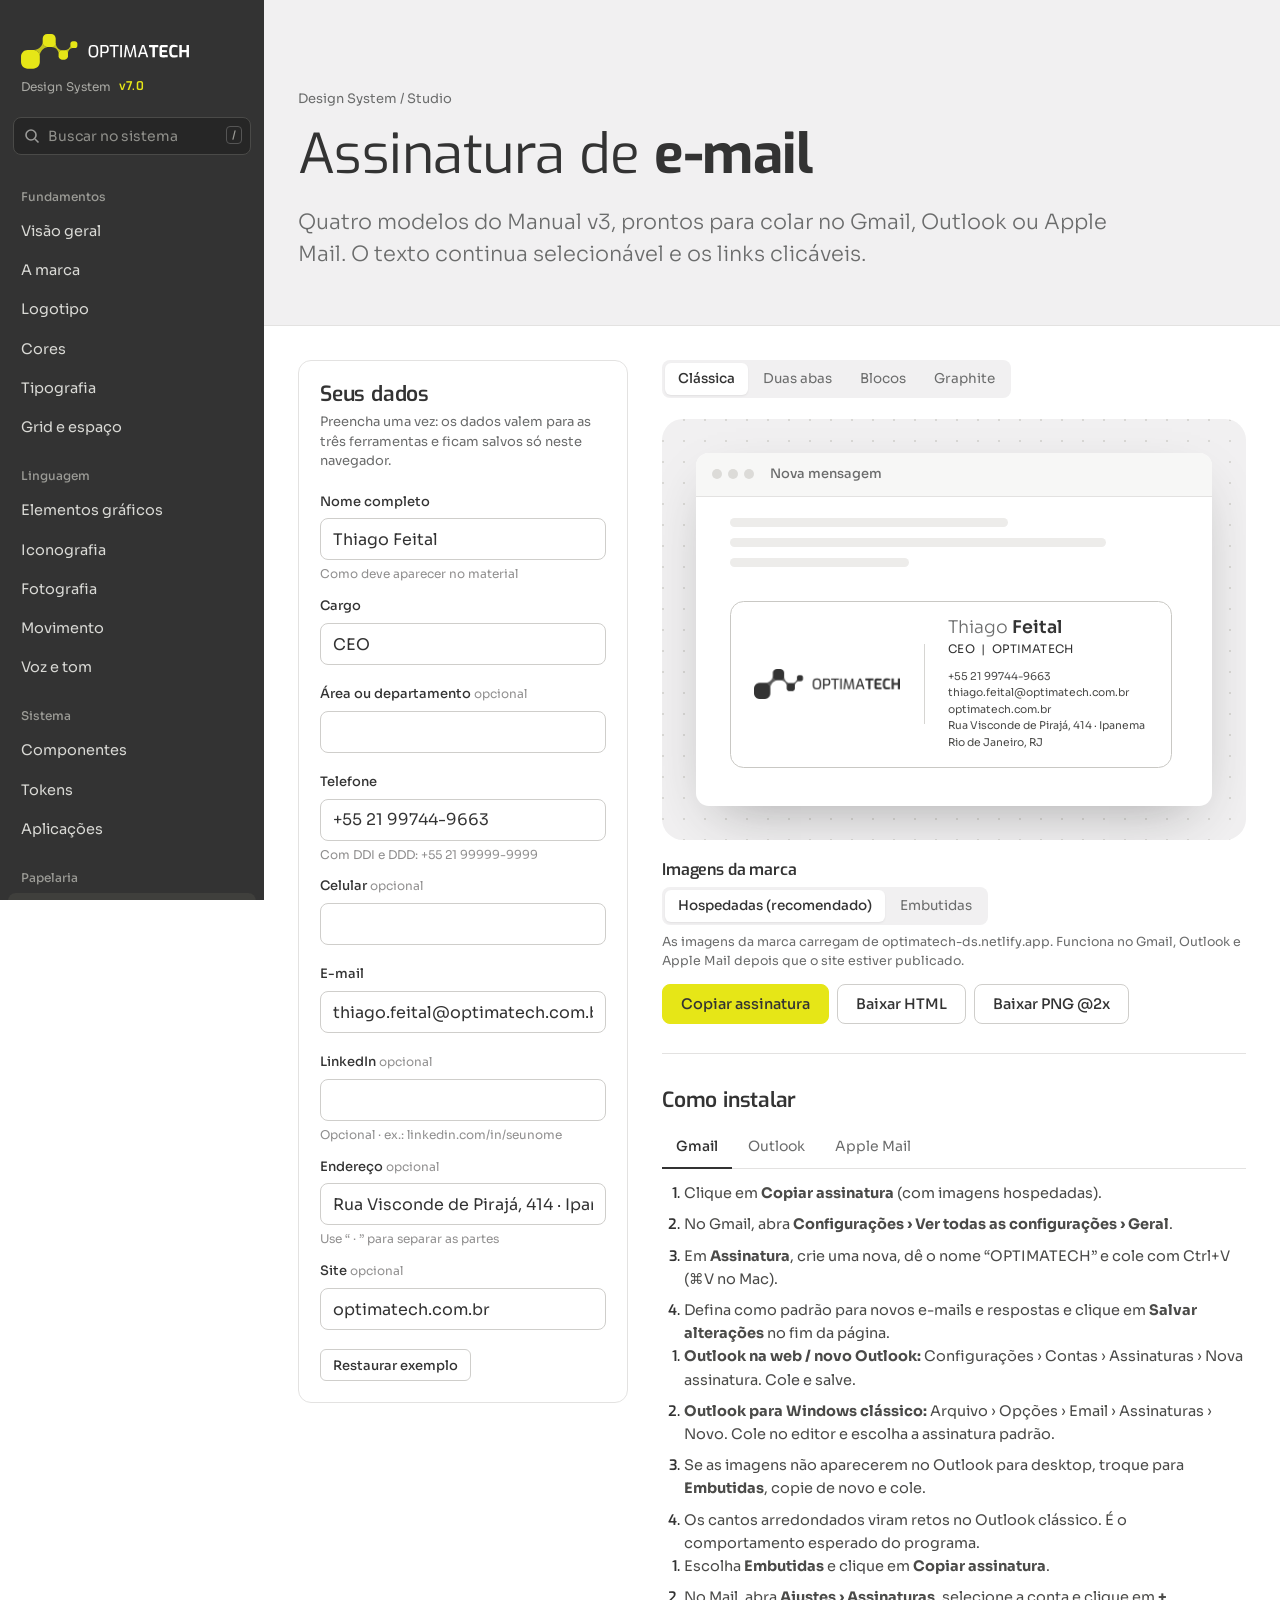
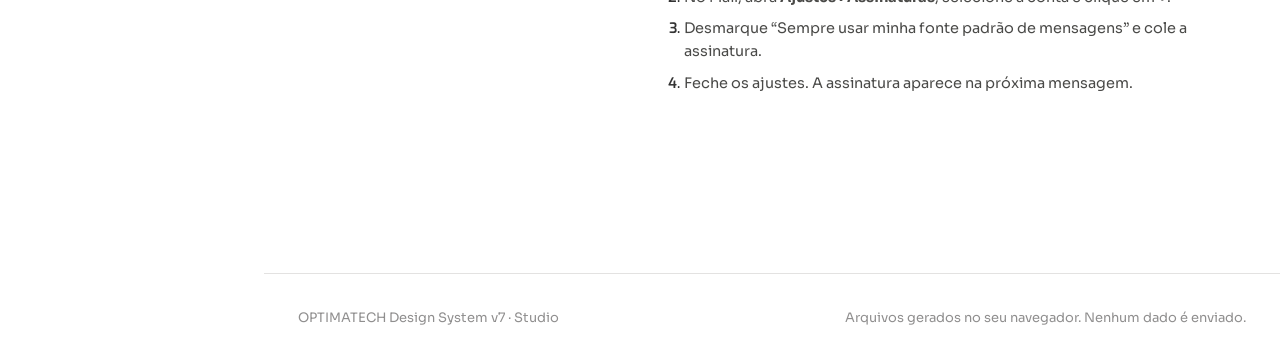
==== studio.html @ f8e298fc "Design System v7: nova versão fiel ao Manual de Marca v3 Logo oficial em vetor, paleta Citrus + Grap" ====
<!doctype html>
<html lang="pt-BR">
<head>
<meta charset="utf-8">
<meta name="viewport" content="width=device-width,initial-scale=1">
<title>Studio de papelaria · OPTIMATECH Design System</title>
<meta name="description" content="Gere sua assinatura de e-mail, cartão de visita e cartão QR no padrão da marca OPTIMATECH.">
<link rel="icon" href="assets/brand/favicon.svg" type="image/svg+xml">
<link rel="preload" href="assets/fonts/sora-latin-300-normal.woff2" as="font" type="font/woff2" crossorigin>
<link rel="preload" href="assets/fonts/sora-latin-600-normal.woff2" as="font" type="font/woff2" crossorigin>
<link rel="stylesheet" href="assets/css/tokens.css">
<link rel="stylesheet" href="assets/css/base.css">
<link rel="stylesheet" href="assets/css/studio.css">
</head>
<body class="studio">
<div class="shell">
<aside class="rail"></aside>
<div>
<header class="topbar"></header>
<main id="main">

<!-- ================= ASSINATURA ================= -->
<section class="page" id="p-assinatura" aria-labelledby="h-sig">
  <header class="p-head"><div class="wrap">
    <p class="crumb"><a href="index.html#inicio">Design System</a> / Studio</p>
    <h1 id="h-sig">Assinatura de <strong>e-mail</strong></h1>
    <p class="lead">Quatro modelos do Manual v3, prontos para colar no Gmail, Outlook ou Apple Mail. O texto continua selecionável e os links clicáveis.</p>
  </div></header>
  <div class="wrap st-tool">
    <div class="st-side"><form id="formSig"></form></div>
    <div class="st-main">
      <div class="st-bar">
        <div class="seg" id="sigModels" role="group" aria-label="Modelo de assinatura">
          <button type="button" data-m="classica" aria-pressed="true">Clássica</button>
          <button type="button" data-m="abas" aria-pressed="false">Duas abas</button>
          <button type="button" data-m="blocos" aria-pressed="false">Blocos</button>
          <button type="button" data-m="graphite" aria-pressed="false">Graphite</button>
        </div>
      </div>
      <div class="st-stage st-stage--mail">
        <div class="st-mail">
          <div class="st-mail__head"><span></span><span></span><span></span><b>Nova mensagem</b></div>
          <div class="st-mail__body">
            <p class="st-mail__line" style="width:62%"></p><p class="st-mail__line" style="width:84%"></p><p class="st-mail__line" style="width:40%"></p>
            <div class="st-mail__sig" id="sigPreview"></div>
          </div>
        </div>
      </div>
      <div class="st-export">
        <div class="st-export__row">
          <div><h3>Imagens da marca</h3>
            <div class="seg" id="sigHost" role="group" aria-label="Como incluir as imagens">
              <button type="button" data-h="hosted" aria-pressed="true">Hospedadas (recomendado)</button>
              <button type="button" data-h="embed" aria-pressed="false">Embutidas</button>
            </div>
            <p class="st-note" id="sigHostNote"></p>
          </div>
        </div>
        <div class="st-actions">
          <button type="button" class="btn btn--accent" data-x="sig:copy">Copiar assinatura</button>
          <button type="button" class="btn btn--ghost" data-x="sig:html">Baixar HTML</button>
          <button type="button" class="btn btn--ghost" data-x="sig:png">Baixar PNG @2x</button>
        </div>
      </div>
      <div class="st-howto">
        <h2 class="h">Como instalar</h2>
        <div class="st-tabs" role="tablist" aria-label="Cliente de e-mail">
          <button role="tab" aria-selected="true" aria-controls="ht-gmail" id="t-gmail">Gmail</button>
          <button role="tab" aria-selected="false" aria-controls="ht-outlook" id="t-outlook">Outlook</button>
          <button role="tab" aria-selected="false" aria-controls="ht-apple" id="t-apple">Apple Mail</button>
        </div>
        <ol role="tabpanel" id="ht-gmail" aria-labelledby="t-gmail">
          <li>Clique em <b>Copiar assinatura</b> (com imagens hospedadas).</li>
          <li>No Gmail, abra <b>Configurações › Ver todas as configurações › Geral</b>.</li>
          <li>Em <b>Assinatura</b>, crie uma nova, dê o nome “OPTIMATECH” e cole com Ctrl+V (⌘V no Mac).</li>
          <li>Defina como padrão para novos e-mails e respostas e clique em <b>Salvar alterações</b> no fim da página.</li>
        </ol>
        <ol role="tabpanel" id="ht-outlook" aria-labelledby="t-outlook" hidden>
          <li><b>Outlook na web / novo Outlook:</b> Configurações › Contas › Assinaturas › Nova assinatura. Cole e salve.</li>
          <li><b>Outlook para Windows clássico:</b> Arquivo › Opções › Email › Assinaturas › Novo. Cole no editor e escolha a assinatura padrão.</li>
          <li>Se as imagens não aparecerem no Outlook para desktop, troque para <b>Embutidas</b>, copie de novo e cole.</li>
          <li>Os cantos arredondados viram retos no Outlook clássico. É o comportamento esperado do programa.</li>
        </ol>
        <ol role="tabpanel" id="ht-apple" aria-labelledby="t-apple" hidden>
          <li>Escolha <b>Embutidas</b> e clique em <b>Copiar assinatura</b>.</li>
          <li>No Mail, abra <b>Ajustes › Assinaturas</b>, selecione a conta e clique em <b>+</b>.</li>
          <li>Desmarque “Sempre usar minha fonte padrão de mensagens” e cole a assinatura.</li>
          <li>Feche os ajustes. A assinatura aparece na próxima mensagem.</li>
        </ol>
      </div>
    </div>
  </div>
</section>

<!-- ================= CARTÃO DE VISITA ================= -->
<section class="page" id="p-cartao" aria-labelledby="h-card">
  <header class="p-head"><div class="wrap">
    <p class="crumb"><a href="index.html#inicio">Design System</a> / Studio</p>
    <h1 id="h-card">Cartão de <strong>visita</strong></h1>
    <p class="lead">Formato 90 × 50 mm com sangria de 3 mm. Gere a arte para tela ou o arquivo pronto para gráfica, em CMYK.</p>
  </div></header>
  <div class="wrap st-tool">
    <div class="st-side"><form id="formCard"></form></div>
    <div class="st-main">
      <div class="st-bar">
        <div class="seg" id="cardModels" role="group" aria-label="Modelo do cartão">
          <button type="button" data-m="graphite" aria-pressed="true">Graphite</button>
          <button type="button" data-m="branco" aria-pressed="false">Branco essencial</button>
          <button type="button" data-m="citrus" aria-pressed="false">Citrus</button>
        </div>
        <div class="seg" id="cardFaces" role="group" aria-label="Lado do cartão">
          <button type="button" data-f="frente" aria-pressed="true">Frente</button>
          <button type="button" data-f="verso" aria-pressed="false">Verso</button>
        </div>
      </div>
      <div class="st-stage st-stage--card">
        <div class="st-flip" id="cardFlip" tabindex="0" role="button" aria-label="Virar o cartão">
          <div class="st-flip__in"><div class="st-face st-face--front" id="cardFront"></div><div class="st-face st-face--back" id="cardBack"></div></div>
        </div>
        <p class="st-stage__hint">Clique no cartão para virar</p>
        <label class="st-check st-check--stage"><input type="checkbox" id="cardGuides"> Mostrar sangria e área de segurança</label>
        <div class="st-legend" aria-hidden="true"><span class="lg-trim">Corte</span><span class="lg-safe">Área de segurança (4 mm)</span><span class="lg-bleed">Sangria (3 mm)</span></div>
      </div>
      <div class="st-export">
        <div class="st-export__grid">
          <div class="st-out">
            <h3>Para tela</h3>
            <p>Imagens a 300 dpi e PDF em RGB, para enviar por mensagem ou imprimir em casa.</p>
            <label class="st-check"><input type="checkbox" id="cardBleed" checked> Incluir sangria de 3 mm</label>
            <div class="st-actions">
              <button type="button" class="btn btn--ghost" data-x="card:png">PNG</button>
              <button type="button" class="btn btn--ghost" data-x="card:jpg">JPG</button>
              <button type="button" class="btn btn--ghost" data-x="card:pdf">PDF digital</button>
            </div>
          </div>
          <div class="st-out st-out--print">
            <h3>Para gráfica</h3>
            <p>Vetor em CMYK com sangria, marcas de corte e fontes incorporadas. Frente e verso em páginas separadas.</p>
            <div class="st-actions">
              <button type="button" class="btn btn--accent" data-x="card:print">PDF para gráfica</button>
              <button type="button" class="btn btn--ghost" data-x="card:a4">Folha A4 com 10 cartões</button>
            </div>
            <p class="st-note">Estruturado conforme PDF/X-1a:2001 (CMYK, FOGRA39, fontes incorporadas, sem transparência). Peça à gráfica o preflight final.</p>
          </div>
        </div>
      </div>
    </div>
  </div>
</section>

<!-- ================= CARTÃO QR ================= -->
<section class="page" id="p-qr" aria-labelledby="h-qr">
  <header class="p-head"><div class="wrap">
    <p class="crumb"><a href="index.html#inicio">Design System</a> / Studio</p>
    <h1 id="h-qr">Cartão <strong>QR</strong></h1>
    <p class="lead">Um QR que salva o seu contato direto na agenda do celular. Use impresso no cartão ou no crachá, ou como imagem no WhatsApp e nas redes.</p>
  </div></header>
  <div class="wrap st-tool">
    <div class="st-side"><form id="formQR"></form></div>
    <div class="st-main">
      <div class="st-bar">
        <div class="seg" id="qrLayouts" role="group" aria-label="Formato">
          <button type="button" data-l="cartao" aria-pressed="true">Cartão 90 × 50</button>
          <button type="button" data-l="cracha" aria-pressed="false">Crachá 54 × 86</button>
          <button type="button" data-l="social" aria-pressed="false">Post 1080²</button>
          <button type="button" data-l="celular" aria-pressed="false">Celular 1080 × 1920</button>
        </div>
      </div>
      <div class="st-bar st-bar--sub">
        <span class="st-bar__label" id="lbl-qrc">O QR abre</span>
        <div class="seg" id="qrContents" role="group" aria-labelledby="lbl-qrc">
          <button type="button" data-c="vcard" aria-pressed="true">Meu contato</button>
          <button type="button" data-c="site" aria-pressed="false">Site</button>
          <button type="button" data-c="linkedin" aria-pressed="false">LinkedIn</button>
        </div>
        <label class="st-check"><input type="checkbox" id="qrLogo" checked> Símbolo no centro</label>
      </div>
      <div class="st-stage st-stage--qr"><div class="st-qr" id="qrPreview"></div></div>
      <p class="st-warn" id="qrDensity" role="status" hidden></p>
      <div class="st-export">
        <div class="st-actions">
          <button type="button" class="btn btn--accent" data-x="qr:png">Baixar PNG</button>
          <button type="button" class="btn btn--ghost" data-x="qr:svg">SVG</button>
          <span id="qrPrint"><button type="button" class="btn btn--ghost" data-x="qr:pdf">PDF para gráfica</button></span>
          <button type="button" class="btn btn--ghost" data-x="qr:vcf">Contato (.vcf)</button>
        </div>
        <p class="st-note">O QR usa correção de erro reforçada (nível Q) quando o símbolo está no centro e mantém a margem de 4 módulos exigida pelos leitores. Teste com a câmera antes de imprimir.</p>
      </div>
    </div>
  </div>
</section>

</main>
<footer class="foot"><div class="wrap"><span>OPTIMATECH Design System v7 · Studio</span><span>Arquivos gerados no seu navegador. Nenhum dado é enviado.</span></div></footer>
</div>
</div>
<script src="assets/js/brand.js"></script>
<script src="assets/js/shell.js"></script>
<script src="assets/js/studio.js"></script>
</body>
</html>
---- assets/css/tokens.css ----
/* =========================================================================
   OPTIMATECH Design Tokens · v7.0 (base: Manual de Marca e Identidade Visual v3)
   Fonte única para web, Studio e documentos. Valores marcados "derivado" não
   estão no manual; foram calculados a partir da geometria/paleta oficial.
   ========================================================================= */

@font-face{font-family:'Exo';font-style:normal;font-weight:300;font-display:swap;src:url(../fonts/exo-latin-300-normal.woff2) format('woff2')}
@font-face{font-family:'Exo';font-style:normal;font-weight:400;font-display:swap;src:url(../fonts/exo-latin-400-normal.woff2) format('woff2')}
@font-face{font-family:'Exo';font-style:italic;font-weight:400;font-display:swap;src:url(../fonts/exo-latin-400-italic.woff2) format('woff2')}
@font-face{font-family:'Exo';font-style:normal;font-weight:500;font-display:swap;src:url(../fonts/exo-latin-500-normal.woff2) format('woff2')}
@font-face{font-family:'Exo';font-style:normal;font-weight:600;font-display:swap;src:url(../fonts/exo-latin-600-normal.woff2) format('woff2')}
@font-face{font-family:'Exo';font-style:normal;font-weight:700;font-display:swap;src:url(../fonts/exo-latin-700-normal.woff2) format('woff2')}
@font-face{font-family:'Exo';font-style:normal;font-weight:800;font-display:swap;src:url(../fonts/exo-latin-800-normal.woff2) format('woff2')}
@font-face{font-family:'Sora';font-style:normal;font-weight:200;font-display:swap;src:url(../fonts/sora-latin-200-normal.woff2) format('woff2')}
@font-face{font-family:'Sora';font-style:normal;font-weight:300;font-display:swap;src:url(../fonts/sora-latin-300-normal.woff2) format('woff2')}
@font-face{font-family:'Sora';font-style:normal;font-weight:400;font-display:swap;src:url(../fonts/sora-latin-400-normal.woff2) format('woff2')}
@font-face{font-family:'Sora';font-style:normal;font-weight:500;font-display:swap;src:url(../fonts/sora-latin-500-normal.woff2) format('woff2')}
@font-face{font-family:'Sora';font-style:normal;font-weight:600;font-display:swap;src:url(../fonts/sora-latin-600-normal.woff2) format('woff2')}
@font-face{font-family:'Sora';font-style:normal;font-weight:700;font-display:swap;src:url(../fonts/sora-latin-700-normal.woff2) format('woff2')}
@font-face{font-family:'Sora';font-style:normal;font-weight:800;font-display:swap;src:url(../fonts/sora-latin-800-normal.woff2) format('woff2')}

:root{
  /* ---- Cor · primária (logotipo) ---- */
  --ot-citrus:#E6E617;      /* CMYK ≈ 16·1·96·0  · ref. PANTONE 3955 C (manual 2021) */
  --ot-graphite:#333333;    /* CMYK ≈ 78·69·62·70 (áreas) · K 90 (texto fino) */
  --ot-white:#FFFFFF;

  /* ---- Cor · neutros de chão de fábrica ---- */
  --ot-ice:#F1F0F1;
  --ot-gray:#908F8F;
  --ot-steel:#808181;
  --ot-iron:#6B6C6C;
  --ot-carbon:#262626;      /* derivado: Graphite −8% L, para camadas sobre Graphite */
  --ot-mist:#E3E2E1;        /* derivado: divisores sobre Ice */

  /* ---- Cor · quentes (secundária) ---- */
  --ot-lemon:#EEE454;
  --ot-butter:#F8D568;
  --ot-sand:#F1C360;
  --ot-amber:#FBB03B;
  --ot-bronze:#A97727;
  --ot-olive:#B3B336;
  --ot-orange:#E65717;
  --ot-slate:#73829D;

  /* ---- Cor · soluções (manual v3 p.56) ---- */
  --ot-sol-gemeo:#2794A8;
  --ot-sol-sensor:#E65717;
  --ot-sol-coi:#E6E617;
  --ot-sol-ialab:#808181;

  /* ---- Semânticos (UI) ---- */
  --bg:var(--ot-white);
  --bg-subtle:var(--ot-ice);
  --surface:var(--ot-white);
  --ink:var(--ot-graphite);
  --ink-2:var(--ot-iron);
  --ink-3:var(--ot-gray);
  --line:var(--ot-mist);
  --accent:var(--ot-citrus);
  --on-accent:var(--ot-graphite);
  --focus:#2794A8;
  --ok:#3F8F3A; --warn:var(--ot-amber); --danger:var(--ot-orange); /* --ok derivado */

  /* ---- Tipografia ---- */
  --font-display:'Exo',system-ui,sans-serif;   /* primária · títulos, números, marca */
  --font-text:'Sora',system-ui,sans-serif;     /* secundária · texto corrido e UI digital */
  /* Escala Fibonacci (manual v3): 8 · 13 · 21 · 34 · 55 · 89 */
  --fs-micro:8px; --fs-small:13px; --fs-body:16px; --fs-lead:21px; --fs-h2:34px; --fs-h1:55px; --fs-hero:89px;
  --lh-tight:1.05; --lh-head:1.15; --lh-body:1.6;

  /* ---- Espaço (Fibonacci, px) ---- */
  --s-1:3px; --s-2:5px; --s-3:8px; --s-4:13px; --s-5:21px; --s-6:34px; --s-7:55px; --s-8:89px; --s-9:144px;

  /* ---- Raio: derivado dos nós do símbolo (raio = 35% do lado) ---- */
  --r-node:35%;
  --r-xs:3px; --r-sm:6px; --r-md:8px; --r-lg:13px; --r-xl:21px; --r-pill:999px;

  /* ---- Elevação ---- */
  --e-1:0 1px 2px rgba(51,51,51,.08);
  --e-2:0 6px 21px -8px rgba(51,51,51,.22);
  --e-3:0 21px 55px -21px rgba(38,38,38,.38);

  /* ---- Movimento ---- */
  --ease-flow:cubic-bezier(.22,.8,.2,1);    /* entrada: dados chegando */
  --ease-snap:cubic-bezier(.5,0,.2,1.4);    /* encaixe de nó */
  --t-fast:130ms; --t-base:210ms; --t-slow:550ms; --t-scene:890ms;

  /* ---- Layout ---- */
  --rail:264px; --content:1120px; --gutter:21px;
}
@media (prefers-reduced-motion:reduce){:root{--t-fast:0ms;--t-base:0ms;--t-slow:0ms;--t-scene:0ms}}
---- assets/css/base.css ----
/* OPTIMATECH DS v7 · shell + componentes base */
*,*::before,*::after{box-sizing:border-box}
html{-webkit-text-size-adjust:100%;scroll-behavior:smooth;scroll-padding-top:var(--s-6)}
body{margin:0;background:var(--bg);color:var(--ink);font:400 var(--fs-body)/var(--lh-body) var(--font-text);-webkit-font-smoothing:antialiased;text-rendering:optimizeLegibility}
img,svg{display:block;max-width:100%}
a{color:inherit}
button,input,select,textarea{font:inherit;color:inherit}
:focus-visible{outline:2px solid var(--focus);outline-offset:2px;border-radius:2px}
::selection{background:var(--ot-citrus);color:var(--ot-graphite)}
.sr-only{position:absolute;width:1px;height:1px;overflow:hidden;clip:rect(0 0 0 0);white-space:nowrap}

/* ---------- Shell ---------- */
.shell{display:grid;grid-template-columns:var(--rail) minmax(0,1fr);min-height:100vh}
.rail{position:sticky;top:0;height:100vh;overflow:auto;background:var(--ot-graphite);color:#E9E9E6;display:flex;flex-direction:column;scrollbar-width:thin;scrollbar-color:#555 transparent;z-index:20}
.rail__brand{display:block;padding:var(--s-6) var(--s-5) var(--s-5);text-decoration:none}
.rail__brand svg{width:168px;height:auto}
.rail__ver{display:flex;gap:8px;align-items:center;margin-top:var(--s-3);font-size:12px;color:#A9A9A4}
.rail__ver b{font-weight:600;color:var(--ot-citrus);font-family:var(--font-display);letter-spacing:.02em}
.rail__search{margin:0 var(--s-4) var(--s-4);position:relative}
.rail__search input{width:100%;height:38px;border-radius:var(--r-md);border:1px solid #4A4A48;background:var(--ot-carbon);padding:0 12px 0 34px;color:#fff;font-size:14px}
.rail__search input::placeholder{color:#8f8f8a}
.rail__search svg{position:absolute;left:11px;top:11px;width:16px;height:16px;opacity:.6}
.rail__search kbd{position:absolute;right:9px;top:9px;font:500 11px var(--font-text);color:#9a9a95;border:1px solid #555;border-radius:4px;padding:1px 5px}
.rail nav{padding:0 var(--s-3) var(--s-6);flex:1}
.rail__group{margin-top:var(--s-4)}
.rail__group>span{display:block;padding:6px 13px;font-size:12px;color:#9a9a95;font-weight:500}
.rail a.nav{display:flex;align-items:center;gap:10px;padding:8px 13px;border-radius:var(--r-md);text-decoration:none;font-size:14.5px;color:#D9D9D5;position:relative;transition:background var(--t-fast),color var(--t-fast)}
.rail a.nav:hover{background:#3d3d3b;color:#fff}
.rail a.nav[aria-current="page"]{background:#3f3f3c;color:#fff;font-weight:500}
.rail a.nav[aria-current="page"]::before{content:"";position:absolute;left:-3px;top:9px;bottom:9px;width:4px;border-radius:3px;background:var(--ot-citrus)}
.rail a.nav .tag{margin-left:auto;font-size:11px;font-weight:600;background:var(--ot-citrus);color:var(--ot-graphite);border-radius:var(--r-pill);padding:1px 7px}
.rail__foot{padding:var(--s-5);border-top:1px solid #444;font-size:12px;color:#9a9a95;line-height:1.5}
.rail__foot a{color:#d0d0cb}
.topbar{display:none}
main,.shell>div{min-width:0}

@media (max-width:960px){
  .shell{grid-template-columns:minmax(0,1fr)}
  .rail{position:fixed;inset:0 auto 0 0;width:min(86vw,320px);transform:translateX(-102%);transition:transform var(--t-base) var(--ease-flow);box-shadow:var(--e-3)}
  body.nav-open .rail{transform:none}
  body.nav-open::after{content:"";position:fixed;inset:0;background:rgba(0,0,0,.4);z-index:15}
  .topbar{display:flex;position:sticky;top:0;z-index:10;align-items:center;gap:12px;height:56px;padding:0 16px;background:var(--ot-graphite);color:#fff}
  .topbar button{background:none;border:0;width:40px;height:40px;display:grid;place-items:center;cursor:pointer;color:#fff}
  .topbar svg.logo{height:22px;width:auto}
}

/* ---------- Página ---------- */
.page{display:none}
.page.is-active{display:block;animation:pagein var(--t-slow) var(--ease-flow)}
@keyframes pagein{from{opacity:0;transform:translateY(8px)}to{opacity:1;transform:none}}
.wrap{max-width:var(--content);margin:0 auto;padding:0 var(--s-6)}
@media (max-width:640px){.wrap{padding:0 16px}}

.p-head{position:relative;overflow:hidden;background:var(--ot-ice);border-bottom:1px solid var(--line)}
.p-head .wrap{padding-top:var(--s-8);padding-bottom:var(--s-7);position:relative;z-index:1}
.p-head__trail{position:absolute;right:-60px;top:-30px;width:min(620px,70%);opacity:.9;pointer-events:none}
.p-head__trail path{stroke:#c9c8c4}
.crumb{font-size:13px;color:var(--ink-2);margin:0 0 var(--s-4)}
.crumb a{text-decoration:none}
h1,h2,h3,h4{font-family:var(--font-display);font-weight:500;margin:0;letter-spacing:-.01em;line-height:var(--lh-head);text-wrap:balance}
.p-head h1{font-size:clamp(40px,6vw,var(--fs-h1));font-weight:400;max-width:15ch}
.p-head h1 strong{font-weight:700}
.p-head .lead{font-size:var(--fs-lead);line-height:1.5;color:var(--ink-2);max-width:56ch;margin:var(--s-5) 0 0;font-weight:300}
.p-meta{display:flex;flex-wrap:wrap;gap:var(--s-3);margin-top:var(--s-5)}

.sec{padding:var(--s-8) 0 0}
.sec:last-child{padding-bottom:var(--s-8)}
.sec>.wrap>h2,.sec h2.h{font-size:var(--fs-h2);font-weight:500;margin-bottom:var(--s-4)}
.sec h3{font-size:var(--fs-lead);font-weight:600;margin:var(--s-6) 0 var(--s-3)}
.sec p{max-width:68ch;margin:0 0 var(--s-4);color:#4a4a48}
.sec p.intro{font-size:18px;color:var(--ink-2);max-width:62ch}
.sec-head{display:flex;align-items:flex-end;justify-content:space-between;gap:var(--s-5);flex-wrap:wrap;margin-bottom:var(--s-5)}
.sec-head p{margin:0}
.toc{display:flex;flex-wrap:wrap;gap:6px;margin-top:var(--s-6)}
.toc a{font-size:13px;text-decoration:none;padding:6px 12px;border-radius:var(--r-pill);border:1px solid #d6d5d2;background:#fff;color:var(--ink)}
.toc a:hover{border-color:var(--ink)}

/* ---------- Componentes ---------- */
.btn{--b:var(--ot-graphite);--f:#fff;display:inline-flex;align-items:center;justify-content:center;gap:8px;height:40px;padding:0 18px;border-radius:var(--r-md);border:1px solid var(--b);background:var(--b);color:var(--f);font:500 14.5px var(--font-text);text-decoration:none;cursor:pointer;white-space:nowrap;transition:transform var(--t-fast),background var(--t-fast),box-shadow var(--t-fast)}
.btn:hover{box-shadow:var(--e-2)}
.btn:active{transform:translateY(1px)}
.btn svg{width:16px;height:16px}
.btn--accent{--b:var(--ot-citrus);--f:var(--ot-graphite)}
.btn--ghost{background:transparent;color:var(--ink);border-color:#cfcecb}
.btn--ghost:hover{border-color:var(--ink);box-shadow:none}
.btn--sm{height:32px;padding:0 12px;font-size:13px;border-radius:var(--r-sm)}
.btn--lg{height:52px;padding:0 26px;font-size:16px}
.btn[disabled]{opacity:.45;pointer-events:none}
.on-dark .btn--ghost{color:#fff;border-color:#666}

.chip{display:inline-flex;align-items:center;gap:6px;height:26px;padding:0 10px;border-radius:var(--r-pill);background:#fff;border:1px solid #d6d5d2;font-size:12.5px;color:var(--ink-2)}
.chip i{width:8px;height:8px;border-radius:2.8px;background:var(--c,var(--ot-citrus))}

.card{background:var(--surface);border:1px solid var(--line);border-radius:var(--r-lg);padding:var(--s-5)}
.panel{background:var(--ot-ice);border-radius:var(--r-lg);padding:var(--s-6)}
.dark{background:var(--ot-graphite);color:#EDEDEA}
.dark p{color:#c8c8c3}

.grid{display:grid;gap:var(--s-5)}
.g2{grid-template-columns:repeat(2,minmax(0,1fr))}
.g3{grid-template-columns:repeat(3,minmax(0,1fr))}
.g4{grid-template-columns:repeat(4,minmax(0,1fr))}
@media (max-width:900px){.g3,.g4{grid-template-columns:repeat(2,minmax(0,1fr))}}
@media (max-width:560px){.g2,.g3,.g4{grid-template-columns:1fr}}

.do,.dont{position:relative;border-radius:var(--r-lg);overflow:hidden;border:1px solid var(--line);background:#fff}
.do figcaption,.dont figcaption{padding:12px 14px;font-size:13.5px;line-height:1.45;display:flex;gap:9px;align-items:flex-start;border-top:1px solid var(--line)}
.do figcaption::before,.dont figcaption::before{flex:none;width:18px;height:18px;border-radius:6px;display:grid;place-items:center;font:700 12px var(--font-text);margin-top:1px}
.do figcaption::before{content:"✓";background:#E3F0DA;color:#2E6B28}
.dont figcaption::before{content:"✕";background:#FBE1D6;color:#B23E0D}
figure{margin:0}

.code{position:relative;background:#262626;color:#E8E8E3;border-radius:var(--r-md);padding:14px 16px;font:13px/1.6 ui-monospace,SFMono-Regular,Menlo,Consolas,monospace;overflow:auto;white-space:pre;tab-size:2}
.code .copy{position:absolute;top:8px;right:8px}
.copyable{cursor:copy}
.toast{position:fixed;left:50%;bottom:28px;transform:translate(-50%,20px);opacity:0;background:var(--ot-graphite);color:#fff;padding:10px 16px;border-radius:var(--r-md);font-size:14px;box-shadow:var(--e-3);transition:all var(--t-base) var(--ease-flow);z-index:100;display:flex;gap:10px;align-items:center;pointer-events:none}
.toast.show{opacity:1;transform:translate(-50%,0)}
.toast i{width:10px;height:10px;border-radius:3.5px;background:var(--ot-citrus)}

.field{display:grid;gap:6px;margin-bottom:var(--s-4)}
.field label{font-size:13px;font-weight:500;color:var(--ink)}
.field small{font-size:12px;color:var(--ink-3)}
.input,.select,textarea.input{width:100%;height:42px;padding:0 12px;border:1px solid #cfcecb;border-radius:var(--r-md);background:#fff;transition:border-color var(--t-fast),box-shadow var(--t-fast)}
textarea.input{height:auto;padding:10px 12px;min-height:80px;resize:vertical}
.input:focus,.select:focus{outline:0;border-color:var(--ot-graphite);box-shadow:0 0 0 3px rgba(230,230,23,.55)}
.input[aria-invalid="true"]{border-color:var(--ot-orange)}

.seg{display:inline-flex;padding:3px;background:var(--ot-ice);border-radius:var(--r-md);gap:2px;flex-wrap:wrap}
.seg button{border:0;background:transparent;height:32px;padding:0 13px;border-radius:6px;font-size:13.5px;cursor:pointer;color:var(--ink-2)}
.seg button[aria-pressed="true"]{background:#fff;color:var(--ink);box-shadow:var(--e-1);font-weight:500}

.swatch-dot{width:14px;height:14px;border-radius:5px;display:inline-block;vertical-align:-2px;border:1px solid rgba(0,0,0,.08)}
table.t{width:100%;border-collapse:collapse;font-size:14px}
table.t th{text-align:left;font-weight:600;font-size:12.5px;color:var(--ink-2);padding:10px 12px;border-bottom:1px solid #d6d5d2}
table.t td{padding:12px;border-bottom:1px solid var(--line);vertical-align:top}
.tbl-wrap{overflow:auto;border:1px solid var(--line);border-radius:var(--r-lg)}

.foot{border-top:1px solid var(--line);margin-top:var(--s-8);padding:var(--s-6) 0;color:var(--ink-3);font-size:13px}
.foot .wrap{display:flex;justify-content:space-between;gap:var(--s-5);flex-wrap:wrap}
---- assets/css/studio.css ----
/* OPTIMATECH DS v7 · Studio */
.st-tool{display:grid;grid-template-columns:330px minmax(0,1fr);gap:var(--s-6);padding-top:var(--s-6);padding-bottom:var(--s-8);align-items:start}
.st-side{position:sticky;top:var(--s-5)}
.st-form{background:#fff;border:1px solid var(--line);border-radius:var(--r-lg);padding:var(--s-5)}
.st-form__title{font-size:var(--fs-lead);font-weight:600}
.st-form__hint{font-size:13px;color:var(--ink-2);margin:6px 0 var(--s-5);line-height:1.5}
.st-form .field{margin-bottom:var(--s-4)}
.st-form .field small{min-height:0;line-height:1.4}
.st-form .field small.err{color:#B23E0D}
.st-form .field small.tip{color:#7A6A12}
.st-form .opt{font-weight:400;color:var(--ink-3);font-size:12px}
.st-main{min-width:0;display:grid;gap:var(--s-5)}
.st-bar{display:flex;flex-wrap:wrap;gap:var(--s-3) var(--s-4);align-items:center;justify-content:space-between}
.st-bar--sub{justify-content:flex-start;margin-top:calc(-1 * var(--s-3))}
.st-bar__label{font-size:13px;color:var(--ink-2)}
.st-check{display:inline-flex;gap:8px;align-items:center;font-size:13.5px;color:var(--ink);cursor:pointer;user-select:none}
.st-check input{width:16px;height:16px;accent-color:var(--ot-graphite);margin:0}

/* Palco da prévia: a peça é a protagonista */
.st-stage{position:relative;border-radius:var(--r-xl);background:var(--ot-ice);background-image:radial-gradient(circle at 1px 1px,#d9d8d5 1px,transparent 1.2px);background-size:21px 21px;padding:var(--s-7) var(--s-6);display:grid;place-items:center;min-height:360px;overflow:hidden}
.st-stage__hint{margin:var(--s-4) 0 0;font-size:12.5px;color:var(--ink-3)}
.st-check--stage{margin-top:var(--s-3)}
.st-legend{display:none;gap:var(--s-4);flex-wrap:wrap;justify-content:center;margin-top:var(--s-3);font-size:12px;color:var(--ink-2)}
.st-legend span::before{content:"";display:inline-block;width:14px;height:0;margin-right:6px;vertical-align:middle;border-top:2px solid}
.st-legend .lg-trim::before{border-color:#E65717}
.st-legend .lg-safe::before{border-top:2px dashed #2794A8}
.st-legend .lg-bleed::before{height:9px;border:1px solid #cfcecb;background:rgba(255,255,255,.7)}
.st-stage:has(#cardGuides:checked) .st-legend{display:flex}

/* E-mail simulado */
.st-stage--mail{padding:var(--s-6);place-items:stretch}
.st-mail{background:#fff;border-radius:var(--r-lg);box-shadow:var(--e-3);overflow:hidden;width:100%;max-width:920px;margin:0 auto}
.st-mail__head{display:flex;align-items:center;gap:6px;padding:11px 16px;background:#F7F7F6;border-bottom:1px solid var(--line);font-size:13px;color:var(--ink-2)}
.st-mail__head span{width:10px;height:10px;border-radius:50%;background:#dcdbd8}
.st-mail__head b{margin-left:10px;font-weight:500}
.st-mail__body{padding:var(--s-5) var(--s-6) var(--s-6)}
.st-mail__line{height:9px;border-radius:5px;background:#EDECEA;margin:0 0 11px}
.st-mail__sig{margin-top:var(--s-6);overflow-x:auto;padding-bottom:4px}
.st-mail__sig a{pointer-events:none}

/* Cartão com giro */
.st-flip{width:min(560px,100%);aspect-ratio:90/50;perspective:1600px;cursor:pointer;border-radius:4px;outline-offset:6px}
.st-flip__in{position:relative;width:100%;height:100%;transform-style:preserve-3d;transition:transform var(--t-scene) var(--ease-flow)}
.st-flip.is-back .st-flip__in{transform:rotateY(180deg)}
.st-face{position:absolute;inset:0;backface-visibility:hidden;-webkit-backface-visibility:hidden;border-radius:3px;box-shadow:0 2px 3px rgba(38,38,38,.12),0 30px 60px -28px rgba(38,38,38,.55);overflow:hidden;background:#fff}
.st-face svg{width:100%;height:100%}
.st-face--back{transform:rotateY(180deg)}
.st-stage--card:has(#cardGuides:checked) .st-flip{aspect-ratio:96/56;width:min(597px,100%)}
@media (prefers-reduced-motion:reduce){.st-flip__in{transition:none}}

/* QR */
.st-qr{display:grid;place-items:center;width:100%}
.st-qr svg{box-shadow:0 2px 3px rgba(38,38,38,.12),0 30px 60px -28px rgba(38,38,38,.55);border-radius:3px;background:#fff;height:auto}
.st-qr[data-layout="cartao"] svg{width:min(560px,100%)}
.st-qr[data-layout="cracha"] svg{width:min(260px,70%)}
.st-qr[data-layout="social"] svg{width:min(420px,100%);border-radius:10px}
.st-qr[data-layout="celular"] svg{width:min(260px,64%);border-radius:22px}
.st-err{max-width:40ch;text-align:center;color:#B23E0D;font-size:14px}

/* Exportação */
.st-export{display:grid;gap:var(--s-4)}
.st-export h3{font-size:16px;font-weight:600;margin:0 0 var(--s-3)}
.st-export__grid{display:grid;grid-template-columns:1fr 1fr;gap:var(--s-4)}
.st-out{border:1px solid var(--line);border-radius:var(--r-lg);padding:var(--s-5);background:#fff;display:flex;flex-direction:column;gap:var(--s-3)}
.st-out p{margin:0;font-size:13.5px;color:var(--ink-2);line-height:1.55}
.st-out--print{border-color:var(--ot-graphite);box-shadow:inset 4px 0 0 var(--ot-citrus)}
.st-actions{display:flex;flex-wrap:wrap;gap:var(--s-3);align-items:center}
.st-note{font-size:12.5px;color:var(--ink-2);margin:var(--s-3) 0 0;line-height:1.5;max-width:70ch}
#qrPrint[hidden]{display:none}

/* Passo a passo */
.st-howto{border-top:1px solid var(--line);padding-top:var(--s-6);margin-top:var(--s-3)}
.st-howto .h{font-size:var(--fs-lead);font-weight:600;margin-bottom:var(--s-4)}
.st-tabs{display:flex;gap:2px;border-bottom:1px solid var(--line);margin-bottom:var(--s-4)}
.st-tabs [role=tab]{border:0;background:none;padding:10px 14px;font-size:14px;color:var(--ink-2);cursor:pointer;border-bottom:2px solid transparent;margin-bottom:-1px}
.st-tabs [role=tab][aria-selected=true]{color:var(--ink);border-bottom-color:var(--ot-graphite);font-weight:500}
.st-howto ol{margin:0;padding-left:22px;display:grid;gap:8px;font-size:14.5px;color:#4a4a48;max-width:70ch}
.st-howto ol li::marker{font-family:var(--font-display);font-weight:600;color:var(--ink)}

@media (max-width:1100px){.st-tool{grid-template-columns:290px minmax(0,1fr);gap:var(--s-5)}}
@media (max-width:900px){
  .st-tool{grid-template-columns:1fr}
  .st-side{position:static;order:2}
  .st-main{order:1}
  .st-export__grid{grid-template-columns:1fr}
}
@media (max-width:560px){
  .st-stage{padding:var(--s-6) var(--s-4);min-height:0;border-radius:var(--r-lg)}
  .st-stage--mail{padding:var(--s-4)}
  .st-mail__body{padding:var(--s-4)}
  .st-bar .seg{width:100%}
  .st-bar .seg button{flex:1 1 auto}
  .st-actions .btn{flex:1 1 auto}
}
.st-warn{margin:0;padding:12px 14px;border-radius:var(--r-md);background:#FDF3D8;border:1px solid #F1C360;font-size:13.5px;color:#5c4710;line-height:1.5}
.st-warn[hidden]{display:none}
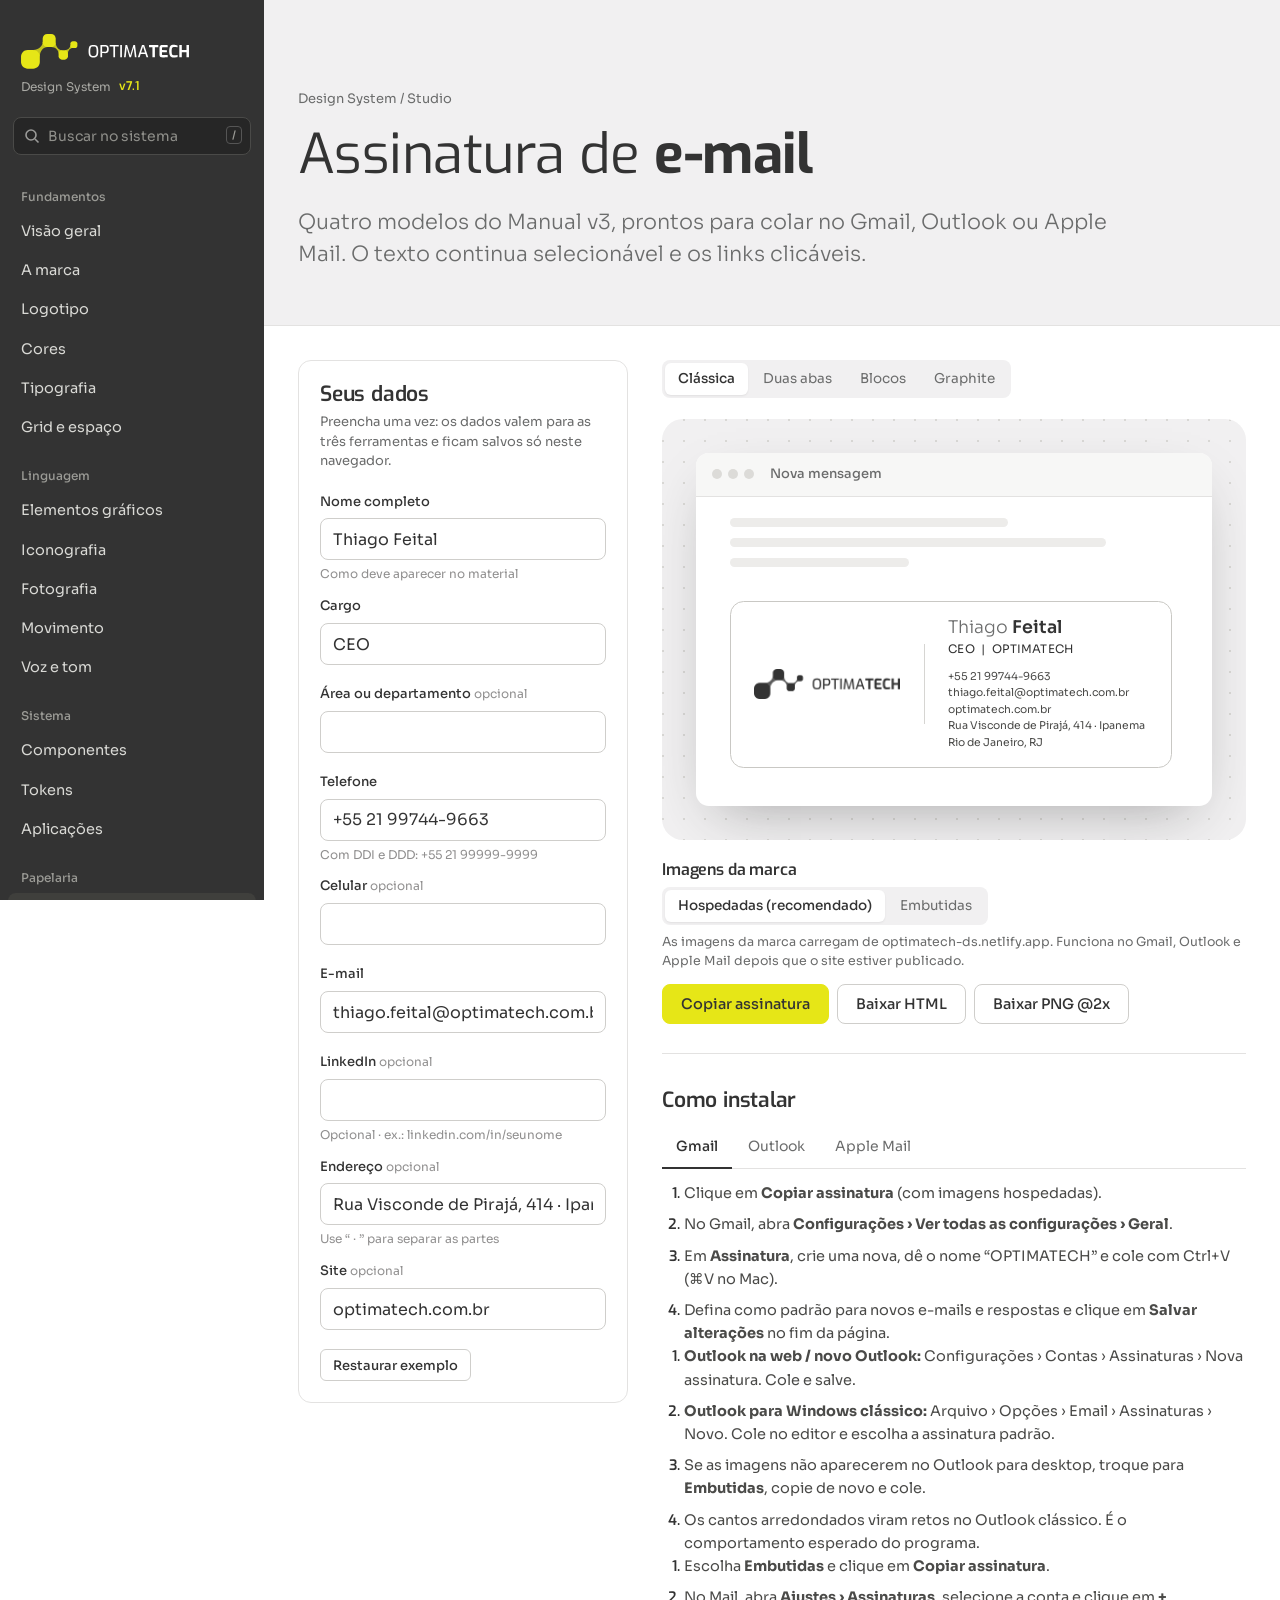
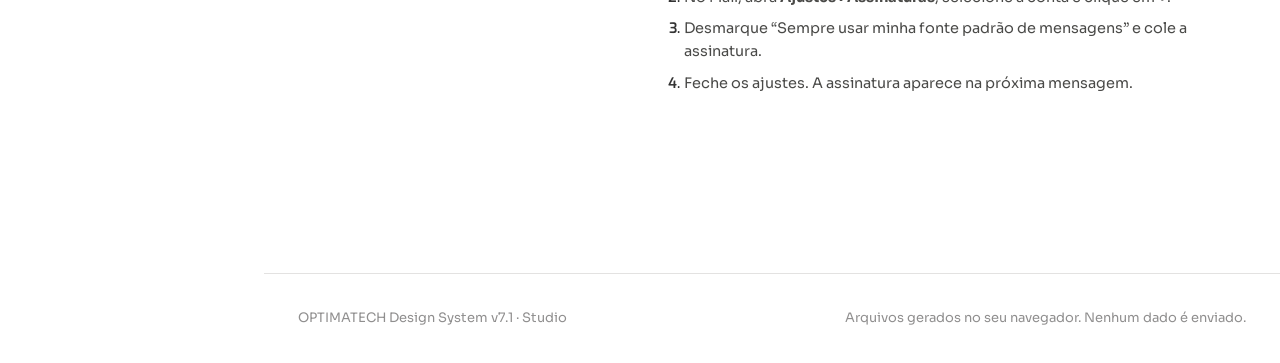
==== commit 79f64d54: "Design System v7.1: símbolo reconstruído, fundos de tela e capas de LinkedIn - Símbolo: geometria ma" ====
--- a/studio.html
+++ b/studio.html
@@ -191,7 +191,7 @@
 </section>
 
 </main>
-<footer class="foot"><div class="wrap"><span>OPTIMATECH Design System v7 · Studio</span><span>Arquivos gerados no seu navegador. Nenhum dado é enviado.</span></div></footer>
+<footer class="foot"><div class="wrap"><span>OPTIMATECH Design System v7.1 · Studio</span><span>Arquivos gerados no seu navegador. Nenhum dado é enviado.</span></div></footer>
 </div>
 </div>
 <script src="assets/js/brand.js"></script>
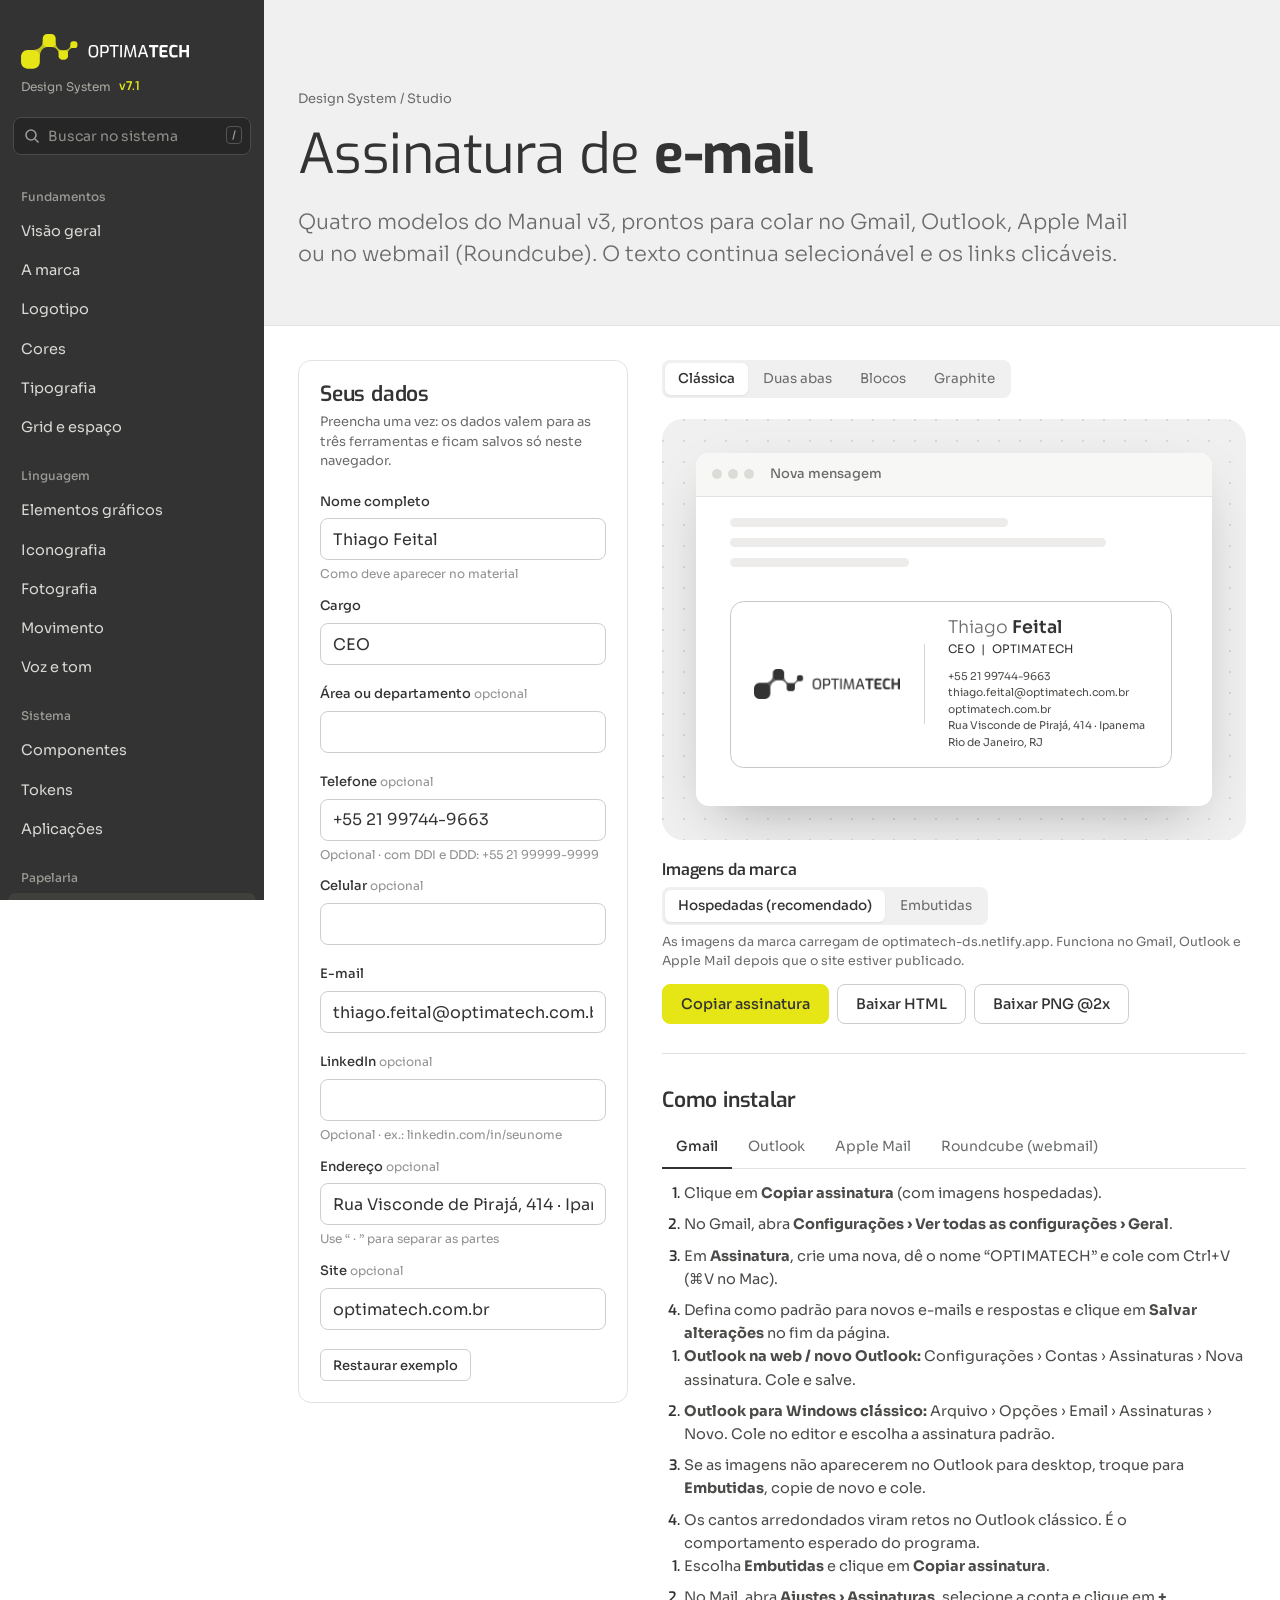
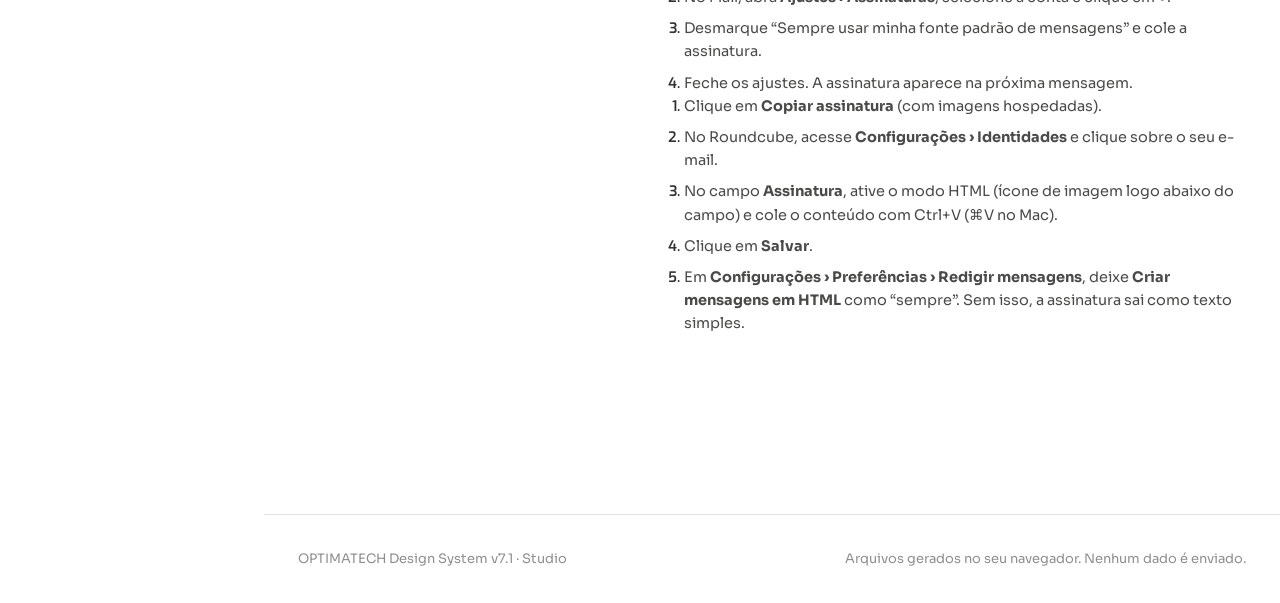
==== commit a2be89f7: "Studio: telefone opcional e instruções para Roundcube Co-Authored-By: Claude Fable 5.2 <noreply@anth" ====
--- a/studio.html
+++ b/studio.html
@@ -24,7 +24,7 @@
   <header class="p-head"><div class="wrap">
     <p class="crumb"><a href="index.html#inicio">Design System</a> / Studio</p>
     <h1 id="h-sig">Assinatura de <strong>e-mail</strong></h1>
-    <p class="lead">Quatro modelos do Manual v3, prontos para colar no Gmail, Outlook ou Apple Mail. O texto continua selecionável e os links clicáveis.</p>
+    <p class="lead">Quatro modelos do Manual v3, prontos para colar no Gmail, Outlook, Apple Mail ou no webmail (Roundcube). O texto continua selecionável e os links clicáveis.</p>
   </div></header>
   <div class="wrap st-tool">
     <div class="st-side"><form id="formSig"></form></div>
@@ -68,6 +68,7 @@
           <button role="tab" aria-selected="true" aria-controls="ht-gmail" id="t-gmail">Gmail</button>
           <button role="tab" aria-selected="false" aria-controls="ht-outlook" id="t-outlook">Outlook</button>
           <button role="tab" aria-selected="false" aria-controls="ht-apple" id="t-apple">Apple Mail</button>
+          <button role="tab" aria-selected="false" aria-controls="ht-roundcube" id="t-roundcube">Roundcube (webmail)</button>
         </div>
         <ol role="tabpanel" id="ht-gmail" aria-labelledby="t-gmail">
           <li>Clique em <b>Copiar assinatura</b> (com imagens hospedadas).</li>
@@ -86,6 +87,13 @@
           <li>No Mail, abra <b>Ajustes › Assinaturas</b>, selecione a conta e clique em <b>+</b>.</li>
           <li>Desmarque “Sempre usar minha fonte padrão de mensagens” e cole a assinatura.</li>
           <li>Feche os ajustes. A assinatura aparece na próxima mensagem.</li>
+        </ol>
+        <ol role="tabpanel" id="ht-roundcube" aria-labelledby="t-roundcube" hidden>
+          <li>Clique em <b>Copiar assinatura</b> (com imagens hospedadas).</li>
+          <li>No Roundcube, acesse <b>Configurações › Identidades</b> e clique sobre o seu e-mail.</li>
+          <li>No campo <b>Assinatura</b>, ative o modo HTML (ícone de imagem logo abaixo do campo) e cole o conteúdo com Ctrl+V (⌘V no Mac).</li>
+          <li>Clique em <b>Salvar</b>.</li>
+          <li>Em <b>Configurações › Preferências › Redigir mensagens</b>, deixe <b>Criar mensagens em HTML</b> como “sempre”. Sem isso, a assinatura sai como texto simples.</li>
         </ol>
       </div>
     </div>
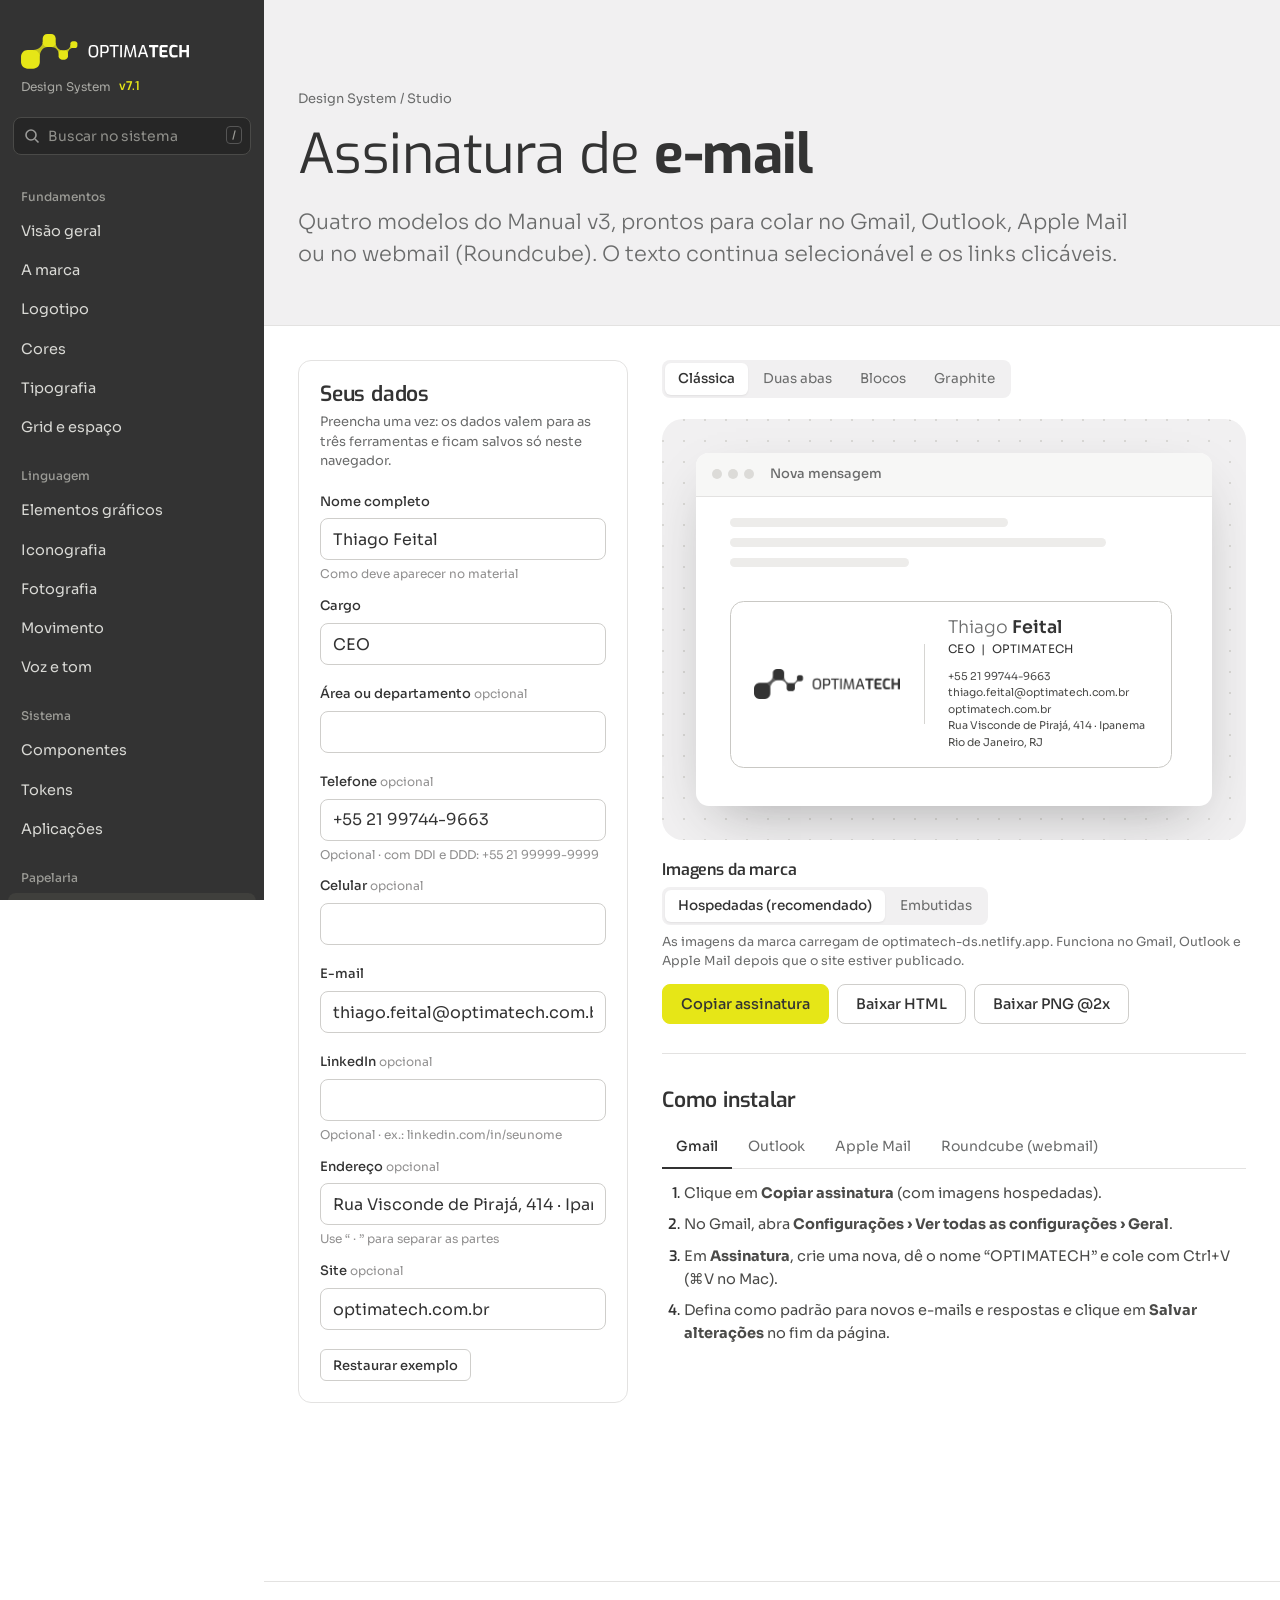
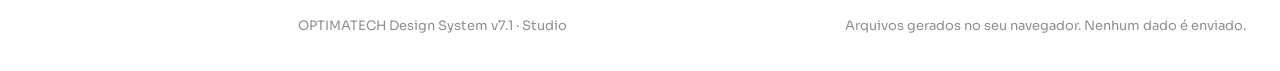
==== commit 2dcdf285: "Studio: corrige abas de 'Como instalar' (todos os passos apareciam juntos) e ajusta passo do Roundcu" ====
--- a/studio.html
+++ b/studio.html
@@ -10,7 +10,7 @@
 <link rel="preload" href="assets/fonts/sora-latin-600-normal.woff2" as="font" type="font/woff2" crossorigin>
 <link rel="stylesheet" href="assets/css/tokens.css">
 <link rel="stylesheet" href="assets/css/base.css">
-<link rel="stylesheet" href="assets/css/studio.css">
+<link rel="stylesheet" href="assets/css/studio.css?v=7.1.2">
 </head>
 <body class="studio">
 <div class="shell">
@@ -91,7 +91,7 @@
         <ol role="tabpanel" id="ht-roundcube" aria-labelledby="t-roundcube" hidden>
           <li>Clique em <b>Copiar assinatura</b> (com imagens hospedadas).</li>
           <li>No Roundcube, acesse <b>Configurações › Identidades</b> e clique sobre o seu e-mail.</li>
-          <li>No campo <b>Assinatura</b>, ative o modo HTML (ícone de imagem logo abaixo do campo) e cole o conteúdo com Ctrl+V (⌘V no Mac).</li>
+          <li>Em <b>Assinatura</b>, clique no ícone de imagem no topo da caixa para ativar o editor HTML. Depois clique dentro da caixa e cole com Ctrl+V (⌘V no Mac).</li>
           <li>Clique em <b>Salvar</b>.</li>
           <li>Em <b>Configurações › Preferências › Redigir mensagens</b>, deixe <b>Criar mensagens em HTML</b> como “sempre”. Sem isso, a assinatura sai como texto simples.</li>
         </ol>
@@ -204,6 +204,6 @@
 </div>
 <script src="assets/js/brand.js"></script>
 <script src="assets/js/shell.js"></script>
-<script src="assets/js/studio.js"></script>
+<script src="assets/js/studio.js?v=7.1.2"></script>
 </body>
 </html>
--- a/assets/css/studio.css
+++ b/assets/css/studio.css
@@ -75,6 +75,7 @@
 .st-tabs [role=tab]{border:0;background:none;padding:10px 14px;font-size:14px;color:var(--ink-2);cursor:pointer;border-bottom:2px solid transparent;margin-bottom:-1px}
 .st-tabs [role=tab][aria-selected=true]{color:var(--ink);border-bottom-color:var(--ot-graphite);font-weight:500}
 .st-howto ol{margin:0;padding-left:22px;display:grid;gap:8px;font-size:14.5px;color:#4a4a48;max-width:70ch}
+.st-howto ol[hidden]{display:none}
 .st-howto ol li::marker{font-family:var(--font-display);font-weight:600;color:var(--ink)}
 
 @media (max-width:1100px){.st-tool{grid-template-columns:290px minmax(0,1fr);gap:var(--s-5)}}
